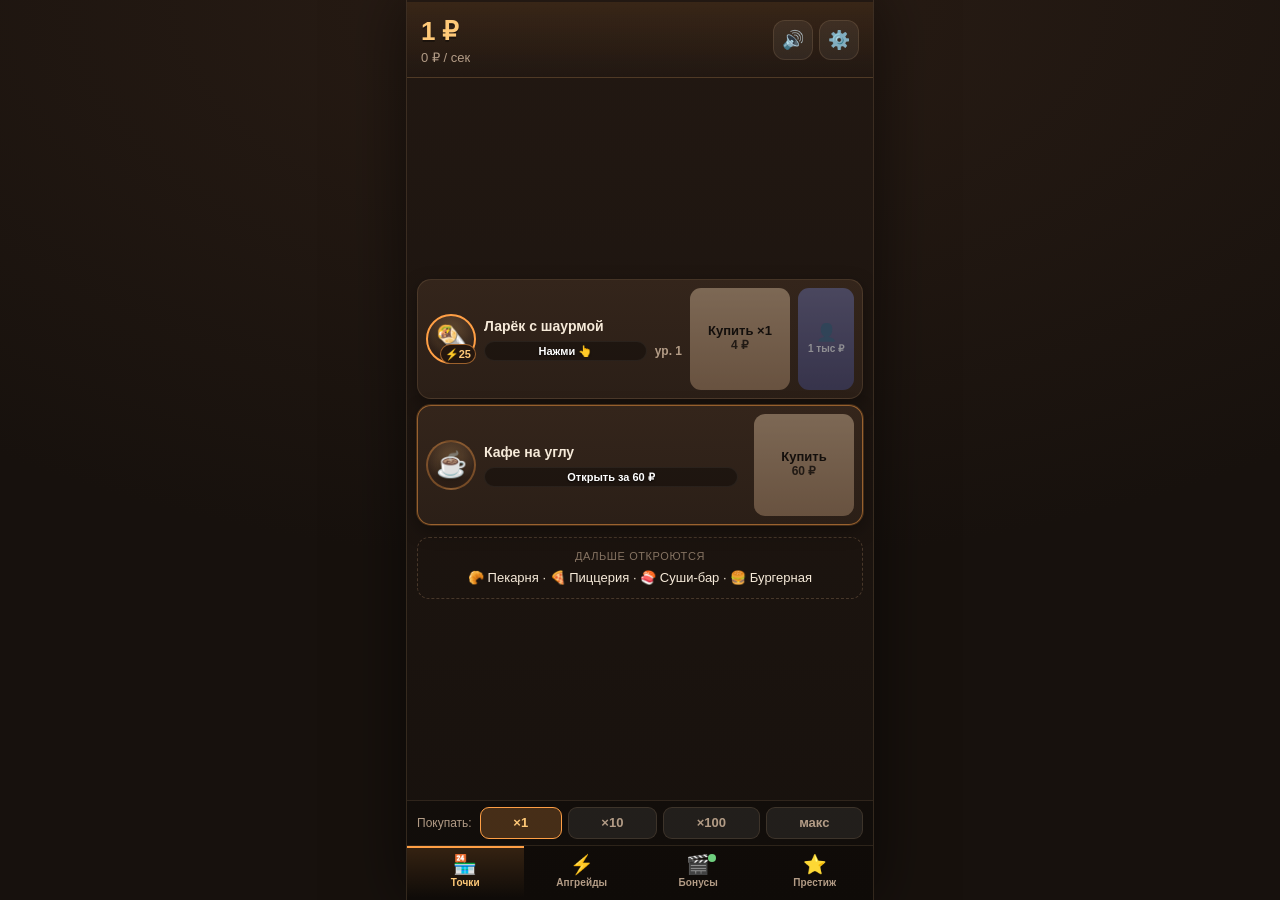
==== shawarma-empire/game/index.html @ eda4b515 "feat(shawarma): слой флагов, Метрика, TR-локализация, Player Stats, ярлык Игра переехала в этот репо" ====
<!DOCTYPE html>
<html lang="ru">
<head>
<meta charset="utf-8">
<meta name="viewport" content="width=device-width, initial-scale=1, maximum-scale=1, user-scalable=no, viewport-fit=cover">
<meta name="theme-color" content="#1b1410">
<meta name="description" content="Шаурма Империя — идл-игра про сеть общепита от ларька до фудкорта.">
<title>Шаурма Империя</title>
<link rel="stylesheet" href="css/main.css">
</head>
<body>

<!-- Заставка на время инициализации SDK и загрузки сейва -->
<div id="loader" class="loader">
  <div class="loader__icon">🌯</div>
  <div class="loader__title">Шаурма Империя</div>
  <div class="loader__text">Разогреваем гриль…</div>
</div>

<div id="game" class="game">

  <header id="hud" class="hud">
    <div class="hud__money">
      <div id="money" class="hud__value">0 ₽</div>
      <div id="rate" class="hud__rate">0 ₽ / сек</div>
    </div>
    <div class="hud__side">
      <div id="starsChip" class="chip" hidden>
        <span class="chip__icon">⭐</span><span id="starsValue">0</span>
      </div>
      <button id="btnSound" class="iconbtn" type="button" aria-label="Звук">🔊</button>
      <button id="btnSettings" class="iconbtn" type="button" aria-label="Настройки">⚙️</button>
    </div>
  </header>

  <div id="boostBar" class="boostbar" hidden></div>

  <main id="screens" class="screens">
    <section id="tab-biz" class="screen screen--biz">
      <div id="bizList" class="bizlist">
        <div id="nextUp" class="nextup" hidden></div>
      </div>
    </section>

    <section id="tab-upgrades" class="screen" hidden>
      <div id="upList" class="list"></div>
    </section>

    <section id="tab-boosts" class="screen" hidden>
      <div id="adsList" class="list"></div>
    </section>

    <section id="tab-prestige" class="screen" hidden>
      <div id="prestigeBox" class="list"></div>
    </section>

    <section id="tab-shop" class="screen" hidden>
      <div id="shopList" class="list"></div>
    </section>
  </main>

  <div id="buyMode" class="buymode"></div>

  <nav id="tabbar" class="tabbar"></nav>
</div>

<div id="modal" class="modal" hidden>
  <div id="modalBox" class="modal__box" role="dialog" aria-modal="true"></div>
</div>

<div id="fx" class="fx" aria-hidden="true"></div>

<!-- SDK Яндекс Игр. Локально файла нет — обёртка platform.js уходит в
     режим localStorage, игра работает при открытии index.html с диска. -->
<script src="/sdk.js"></script>

<script src="data/balance.js"></script>
<script src="data/i18n.js"></script>
<script src="data/shop.js"></script>
<script src="core/format.js"></script>
<script src="core/economy.js"></script>
<!-- config.js строго после economy.js: он отдаёт ядру эффективный баланс -->
<script src="config.js"></script>
<script src="core/metrica.js"></script>
<script src="platform/platform.js"></script>
<script src="ui/sound.js"></script>
<script src="ui/ui.js"></script>
<script src="app.js"></script>
</body>
</html>
---- shawarma-empire/game/css/main.css ----
/*
 * main.css — вся графика игры: ни одного растрового файла.
 * Требования модерации, закрытые здесь:
 *  - нет браузерного скролла и swipe-to-refresh (overscroll-behavior, fixed body)
 *  - лонгтап не выделяет текст и не открывает меню (user-select, touch-callout)
 *  - на десктопе длинная сторона поля не более чем вдвое длиннее короткой
 *  - ничего не наезжает и не обрезается при любом размере окна
 *  - под sticky-баннер сверху и снизу оставлен воздух
 */

:root {
  --bg: #17110d;
  --bg-2: #221812;
  --panel: #2b1f17;
  --panel-2: #34251b;
  --line: rgba(255, 200, 150, 0.12);
  --text: #f6ead9;
  --text-dim: #b39c86;
  --accent: #ff9f45;
  --accent-2: #ffc978;
  --green: #6fcf7f;
  --green-dark: #2f7d43;
  --red: #e2614b;
  --gold: #ffd75e;
  --shadow: 0 6px 18px rgba(0, 0, 0, 0.35);
  --radius: 14px;
  --safe-top: env(safe-area-inset-top, 0px);
  --safe-bottom: env(safe-area-inset-bottom, 0px);
  --tapfx: rgba(255, 159, 69, 0.25);
}

* {
  box-sizing: border-box;
  margin: 0;
  padding: 0;
  -webkit-tap-highlight-color: transparent;
}

/*
 * Атрибут hidden должен побеждать классы: у .chip и .btn выставлен
 * display: inline-flex, который иначе перебивает правило браузера,
 * и скрытые элементы остаются на экране.
 */
[hidden] { display: none !important; }

html, body {
  width: 100%;
  height: 100%;
  overflow: hidden;
  overscroll-behavior: none;
  touch-action: manipulation;
}

/*
 * Пары «обычное значение + var()» ниже — не дублирование, а фолбэк:
 * в заявленной поддержке есть iOS 9.0, а CSS-переменные появились
 * только в 9.3. Без первой строки там осталось бы чёрное на чёрном.
 */
body {
  position: fixed;
  inset: 0;
  background-color: #17110d;
  background: radial-gradient(120% 90% at 50% 0%, #2a1d15 0%, var(--bg) 70%);
  color: #f6ead9;
  color: var(--text);
  font-family: -apple-system, BlinkMacSystemFont, "Segoe UI", Roboto, "Helvetica Neue", Arial, sans-serif;
  font-size: 16px;
  line-height: 1.35;
  -webkit-user-select: none;
  user-select: none;
  -webkit-touch-callout: none;
  display: flex;
  align-items: center;
  justify-content: center;
}

button {
  font: inherit;
  color: inherit;
  border: 0;
  background: none;
  cursor: pointer;
  -webkit-user-select: none;
  user-select: none;
  touch-action: manipulation;
}

/* ------------------------------------------------------------------ *
 * Каркас
 * ------------------------------------------------------------------ */
.game {
  position: relative;
  display: flex;
  flex-direction: column;
  width: 100%;
  height: 100%;
  max-width: 100vw;
  background-color: #17110d;
  background: linear-gradient(180deg, var(--bg-2) 0%, var(--bg) 100%);
  padding-top: var(--safe-top);
  padding-bottom: var(--safe-bottom);
  overflow: hidden;
}

/*
 * Десктоп (п. 1.6.2.1 и 1.6.2.2): поле обязано дотягиваться до края
 * доступной области хотя бы по одной оси, и при этом длинная сторона
 * не может превышать короткую больше чем вдвое.
 *
 * Ширина = половина высоты (с запасом 52vh, чтобы отношение вышло 1.92,
 * а не ровно 2 — округление пикселей не должно выталкивать за предел).
 * Высота ограничена 192vw: на узком и высоком окне поле упирается
 * в края по горизонтали, и отношение снова остаётся в пределах.
 */
@media (pointer: fine) {
  .game {
    width: min(100vw, max(420px, 52vh));
    height: min(100vh, 192vw);
    border-left: 1px solid var(--line);
    border-right: 1px solid var(--line);
    box-shadow: 0 0 60px rgba(0, 0, 0, 0.55);
  }
}

/* ------------------------------------------------------------------ *
 * Шапка
 * ------------------------------------------------------------------ */
.hud {
  flex: 0 0 auto;
  display: flex;
  align-items: center;
  justify-content: space-between;
  gap: 8px;
  padding: 12px 14px 10px;
  background: linear-gradient(180deg, rgba(255, 159, 69, 0.10), rgba(255, 159, 69, 0));
  border-bottom: 1px solid var(--line);
  /* воздух под возможный sticky-баннер сверху */
  margin-top: 2px;
}

.hud__money { min-width: 0; }

.hud__value {
  font-size: 26px;
  font-weight: 800;
  letter-spacing: -0.3px;
  color: #ffc978;
  color: var(--accent-2);
  text-shadow: 0 2px 0 rgba(0, 0, 0, 0.35);
  white-space: nowrap;
  overflow: hidden;
  text-overflow: ellipsis;
}

.hud__rate {
  font-size: 13px;
  color: var(--text-dim);
  white-space: nowrap;
  overflow: hidden;
  text-overflow: ellipsis;
}

.hud__side {
  display: flex;
  align-items: center;
  gap: 6px;
  flex: 0 0 auto;
}

.chip {
  display: inline-flex;
  align-items: center;
  gap: 4px;
  padding: 6px 9px;
  border-radius: 999px;
  background: rgba(255, 215, 94, 0.14);
  border: 1px solid rgba(255, 215, 94, 0.3);
  color: var(--gold);
  font-size: 13px;
  font-weight: 700;
  white-space: nowrap;
}

.iconbtn {
  width: 40px;
  height: 40px;
  border-radius: 12px;
  background: rgba(255, 255, 255, 0.06);
  border: 1px solid var(--line);
  font-size: 18px;
  line-height: 1;
  display: flex;
  align-items: center;
  justify-content: center;
}

.iconbtn:active { transform: scale(0.94); }

.boostbar {
  flex: 0 0 auto;
  padding: 6px 14px;
  font-size: 13px;
  font-weight: 700;
  color: var(--gold);
  background: rgba(255, 215, 94, 0.10);
  border-bottom: 1px solid var(--line);
  text-align: center;
  white-space: nowrap;
  overflow: hidden;
  text-overflow: ellipsis;
}

/* ------------------------------------------------------------------ *
 * Экраны
 * ------------------------------------------------------------------ */
.screens {
  flex: 1 1 auto;
  min-height: 0;
  position: relative;
}

.screen {
  position: absolute;
  inset: 0;
  overflow-y: auto;
  overflow-x: hidden;
  -webkit-overflow-scrolling: touch;
  overscroll-behavior: contain;
  padding: 8px 10px;
}

.screen[hidden] { display: none; }

/* ------------------------------------------------------------------ *
 * Карточка точки
 * ------------------------------------------------------------------ */
/*
 * Список точек тянется на всю высоту экрана: карточки делят её между
 * собой, поэтому в начале игры (открыты две точки) они крупные, а когда
 * открыты все девять — компактные, но всё ещё помещаются целиком.
 */
.screen--biz {
  display: flex;
  flex-direction: column;
}

.bizlist {
  flex: 1 1 auto;
  min-height: 0;
  display: flex;
  flex-direction: column;
  gap: 6px;
  /*
   * safe center: пока точек мало, карточки вместе с анонсом стоят по
   * центру экрана; когда открыты все девять и место кончилось, safe
   * не даёт срезать верхнюю карточку. Браузеры без поддержки ключевого
   * слова игнорируют правило целиком и выравнивают по началу — тоже
   * безопасно.
   */
  justify-content: safe center;
}

/*
 * Пока открыто мало точек, под списком остаётся пустое место — вместо
 * дыры показываем, что откроется дальше. Как только точек становится
 * много, анонс прячется и место отдаётся карточкам.
 */
/* Забирает всё свободное место под карточками, чтобы экран не выглядел
   наполовину пустым, пока открыто мало точек. */
.nextup {
  flex: 0 0 auto;
  min-height: 56px;
  max-height: 240px;
  margin-top: 6px;
  padding: 10px 12px;
  border-radius: 12px;
  border: 1px dashed rgba(255, 200, 150, 0.2);
  color: var(--text-dim);
  font-size: 13px;
  line-height: 1.5;
  text-align: center;
  display: flex;
  flex-direction: column;
  align-items: center;
  justify-content: center;
}

.nextup__title {
  display: block;
  font-size: 11px;
  text-transform: uppercase;
  letter-spacing: 0.6px;
  opacity: 0.7;
  margin-bottom: 4px;
}

.nextup__list { color: var(--text); }

.card {
  position: relative;
  display: flex;
  align-items: stretch;
  gap: 8px;
  padding: 8px;
  border-radius: 14px;
  border-radius: var(--radius);
  background-color: #2b1f17;
  background: linear-gradient(180deg, var(--panel-2), var(--panel));
  border: 1px solid var(--line);
  box-shadow: var(--shadow);
  flex: 1 1 0;
  min-height: 66px;
  /* верхняя граница нужна, чтобы две карточки в начале игры не
     растянулись во весь экран; при девяти она всё равно не достигается */
  max-height: 120px;
}

.card.is-new {
  border-color: rgba(255, 159, 69, 0.5);
  box-shadow: 0 0 0 1px rgba(255, 159, 69, 0.2), var(--shadow);
}

.card__tap {
  position: relative;
  flex: 0 0 auto;
  align-self: center;
  width: 50px;
  height: 50px;
  border-radius: 50%;
  background:
    radial-gradient(circle at 50% 35%, rgba(255, 200, 120, 0.22), rgba(0, 0, 0, 0) 65%),
    linear-gradient(180deg, #3d2b20, #2a1d15);
  border: 2px solid rgba(255, 159, 69, 0.35);
  display: flex;
  align-items: center;
  justify-content: center;
  transition: transform 0.08s ease;
}

.card__tap:active { transform: scale(0.92); }
.card__tap:disabled { cursor: default; }

.card.is-idle .card__tap {
  animation: breathe 1.6s ease-in-out infinite;
  border-color: var(--accent);
}

@keyframes breathe {
  0%, 100% { box-shadow: 0 0 0 0 rgba(255, 159, 69, 0.45); }
  50% { box-shadow: 0 0 0 8px rgba(255, 159, 69, 0); }
}

.card__icon {
  font-size: 25px;
  line-height: 1;
  filter: drop-shadow(0 2px 2px rgba(0, 0, 0, 0.4));
}

.card__badge {
  position: absolute;
  right: -2px;
  bottom: -2px;
  min-width: 20px;
  height: 20px;
  padding: 0 4px;
  border-radius: 10px;
  /* тёмная подложка: жёлтая молния на оранжевом не читалась */
  background: #23160e;
  border: 1px solid rgba(255, 159, 69, 0.55);
  color: var(--accent-2);
  font-size: 11px;
  font-weight: 800;
  line-height: 18px;
  text-align: center;
}

.card__badge:empty { display: none; }

.card__body {
  flex: 1 1 auto;
  min-width: 0;
  display: flex;
  flex-direction: column;
  justify-content: center;
  gap: 5px;
}

.card__row {
  display: flex;
  align-items: center;
  justify-content: space-between;
  gap: 8px;
  min-width: 0;
}

.card__name {
  font-size: 15px;
  font-weight: 700;
  white-space: nowrap;
  overflow: hidden;
  text-overflow: ellipsis;
}

.card__level {
  flex: 0 0 auto;
  font-size: 12px;
  font-weight: 700;
  color: var(--text-dim);
  white-space: nowrap;
}

.card__barrow {
  display: flex;
  align-items: center;
  gap: 8px;
  min-width: 0;
}

.card__bar {
  position: relative;
  flex: 1 1 auto;
  min-width: 0;
  height: 20px;
  border-radius: 10px;
  background: rgba(0, 0, 0, 0.35);
  overflow: hidden;
  border: 1px solid rgba(255, 255, 255, 0.05);
}

.card__fill {
  position: absolute;
  inset: 0;
  transform-origin: left center;
  transform: scaleX(0);
  background: linear-gradient(90deg, var(--green-dark), var(--green));
  will-change: transform;
}

/*
 * Полоса бывает узкой (маленький экран, длинное название), поэтому текст
 * укорачивается многоточием, а не режется посередине символа.
 * Многоточие работает только на блочном элементе, флексом его не сделать,
 * — отсюда центрирование через transform, а не align-items.
 */
.card__bartext {
  position: absolute;
  left: 0;
  right: 0;
  top: 50%;
  transform: translateY(-50%);
  display: block;
  text-align: center;
  line-height: 1.1;
  font-size: 11px;
  font-weight: 700;
  color: #fff;
  text-shadow: 0 1px 2px rgba(0, 0, 0, 0.7);
  padding: 0 6px;
  white-space: nowrap;
  overflow: hidden;
  text-overflow: ellipsis;
}

.card__name { font-size: 14px; }

/* ------------------------------------------------------------------ *
 * Кнопки
 * ------------------------------------------------------------------ */
.btn {
  display: inline-flex;
  align-items: center;
  justify-content: center;
  gap: 6px;
  min-height: 40px;
  padding: 8px 12px;
  border-radius: 11px;
  background-color: #ff9f45;
  background: linear-gradient(180deg, var(--accent), #e07a26);
  color: #2b1508;
  font-size: 14px;
  font-weight: 800;
  box-shadow: 0 3px 0 rgba(0, 0, 0, 0.28);
  transition: transform 0.06s ease, filter 0.12s ease;
  white-space: nowrap;
  min-width: 0;
}

.btn:active { transform: translateY(2px); box-shadow: 0 1px 0 rgba(0, 0, 0, 0.28); }

.btn.is-off {
  filter: grayscale(0.65) brightness(0.62);
  box-shadow: none;
}

/* Кнопки в карточке — вертикальные, во всю её высоту: крупная цель
   для пальца при небольшой высоте самой карточки. */
.card > .btn--buy {
  flex: 0 0 auto;
  width: 100px;
  flex-direction: column;
  gap: 0;
  line-height: 1.15;
  padding: 4px 6px;
  min-height: 0;
}

.btn__title { font-size: 13px; }
.btn__cost { font-size: 12px; font-weight: 700; opacity: 0.85; }

.card > .btn--mgr {
  flex: 0 0 auto;
  width: 56px;
  flex-direction: column;
  gap: 0;
  line-height: 1.15;
  padding: 4px 4px;
  min-height: 0;
  background: linear-gradient(180deg, #7a6bd8, #5b4cb8);
  color: #fff;
}

.card > .btn--mgr .btn__title { font-size: 17px; }
.card > .btn--mgr .btn__cost { font-size: 10px; }

/* Узкие экраны: ужимаем всё, чтобы название не схлопывалось */
@media (max-width: 360px) {
  .card { gap: 6px; padding: 6px; }
  .card__tap { width: 44px; height: 44px; }
  .card__icon { font-size: 22px; }
  .card > .btn--buy { width: 88px; }
  .card > .btn--mgr { width: 48px; }
  .card__name { font-size: 13px; }
}

.btn--primary { background: linear-gradient(180deg, var(--accent), #e07a26); }

.btn--ghost {
  background: rgba(255, 255, 255, 0.08);
  color: var(--text);
  box-shadow: none;
  border: 1px solid var(--line);
}

.btn--danger { background: linear-gradient(180deg, #ef7358, #c8452f); color: #fff; }

/* Кнопка рекламы всегда подписана «что это реклама» и «что дадут» */
.btn--ad {
  background: linear-gradient(180deg, #4fb0e8, #2b7fc0);
  color: #fff;
}

.btn--ad .btn__ad { font-size: 15px; }

.btn--wide {
  display: flex;
  width: 100%;
  margin-top: 10px;
}

.btn--small { min-height: 32px; padding: 4px 12px; font-size: 13px; }

/* цена товара: число и иконка портальной валюты из SDK */
.btn--price { gap: 4px; }
.btn__currency { width: 16px; height: 16px; display: block; }

/* ------------------------------------------------------------------ *
 * Режим покупки
 * ------------------------------------------------------------------ */
.buymode {
  flex: 0 0 auto;
  display: flex;
  align-items: center;
  gap: 6px;
  padding: 6px 10px;
  border-top: 1px solid var(--line);
  background: rgba(0, 0, 0, 0.25);
}

.buymode[hidden] { display: none; }

.buymode__label {
  font-size: 12px;
  color: var(--text-dim);
  margin-right: 2px;
}

.buymode__btn {
  flex: 1 1 auto;
  min-height: 32px;
  border-radius: 9px;
  background: rgba(255, 255, 255, 0.07);
  border: 1px solid var(--line);
  font-size: 13px;
  font-weight: 700;
  color: var(--text-dim);
}

.buymode__btn.is-active {
  background: rgba(255, 159, 69, 0.22);
  border-color: var(--accent);
  color: var(--accent-2);
}

/* ------------------------------------------------------------------ *
 * Нижние вкладки
 * ------------------------------------------------------------------ */
.tabbar {
  flex: 0 0 auto;
  display: flex;
  border-top: 1px solid var(--line);
  background: rgba(0, 0, 0, 0.35);
  /* воздух под sticky-баннер снизу */
  padding-bottom: 2px;
}

.tabbtn {
  position: relative;
  flex: 1 1 0;
  min-height: 52px;
  display: flex;
  flex-direction: column;
  align-items: center;
  justify-content: center;
  gap: 2px;
  color: var(--text-dim);
  padding: 6px 2px;
}

.tabbtn[hidden] { display: none; }
.tabbtn__icon { font-size: 19px; line-height: 1; }
.tabbtn__label { font-size: 10px; font-weight: 700; letter-spacing: 0.1px; }

.tabbtn.is-active {
  color: var(--accent-2);
  background: linear-gradient(180deg, rgba(255, 159, 69, 0.16), rgba(255, 159, 69, 0));
  box-shadow: inset 0 2px 0 var(--accent);
}

.tabbtn__dot {
  position: absolute;
  top: 8px;
  right: 50%;
  margin-right: -18px;
  width: 8px;
  height: 8px;
  border-radius: 50%;
  background: var(--green);
  opacity: 0;
  transition: opacity 0.2s ease;
}

.tabbtn.has-dot .tabbtn__dot { opacity: 1; }

/* ------------------------------------------------------------------ *
 * Списки (апгрейды, бонусы, магазин)
 * ------------------------------------------------------------------ */
.list {
  display: flex;
  flex-direction: column;
  gap: 8px;
}

.row {
  display: flex;
  align-items: center;
  gap: 10px;
  padding: 10px;
  border-radius: 14px;
  border-radius: var(--radius);
  background-color: #2b1f17;
  background: linear-gradient(180deg, var(--panel-2), var(--panel));
  border: 1px solid var(--line);
  min-height: 66px;
}

.row.is-dim { opacity: 0.45; }
.row__icon { font-size: 24px; flex: 0 0 auto; width: 30px; text-align: center; }
.row__mid { flex: 1 1 auto; min-width: 0; }
.row__title { font-size: 14px; font-weight: 700; }
.row__sub { font-size: 12px; color: var(--text-dim); }

.row__tag {
  flex: 0 0 auto;
  font-size: 12px;
  font-weight: 700;
  color: var(--green);
  padding: 4px 8px;
  border-radius: 8px;
  background: rgba(111, 207, 127, 0.14);
}

.row--offer { border-color: rgba(79, 176, 232, 0.28); }

.note {
  font-size: 13px;
  color: var(--text-dim);
  padding: 6px 4px 2px;
  line-height: 1.45;
}

/* ------------------------------------------------------------------ *
 * Панели и прогресс престижа
 * ------------------------------------------------------------------ */
.panel {
  padding: 12px;
  border-radius: 14px;
  border-radius: var(--radius);
  background-color: #2b1f17;
  background: linear-gradient(180deg, var(--panel-2), var(--panel));
  border: 1px solid var(--line);
}

.panel__title { font-size: 17px; font-weight: 800; margin-bottom: 6px; }
.panel__text { font-size: 13px; color: var(--text-dim); line-height: 1.45; }

.statrow {
  display: flex;
  align-items: center;
  justify-content: space-between;
  gap: 10px;
  padding: 8px 2px;
  font-size: 14px;
  border-bottom: 1px solid var(--line);
}

.statrow:last-child { border-bottom: 0; }

/* строка игрока в таблице лидеров */
.statrow--me {
  background: rgba(255, 159, 69, 0.12);
  border-radius: 8px;
  padding-left: 8px;
  padding-right: 8px;
}

.statrow--me .statrow__label { color: var(--accent-2); font-weight: 700; }
.statrow__label { color: var(--text-dim); }
.statrow__value { font-weight: 800; color: var(--accent-2); }

.progress {
  position: relative;
  height: 34px;
  border-radius: 10px;
  background: rgba(0, 0, 0, 0.35);
  overflow: hidden;
  border: 1px solid var(--line);
}

.progress__fill {
  position: absolute;
  inset: 0;
  transform-origin: left center;
  background: linear-gradient(90deg, #8a6b17, var(--gold));
  transition: transform 0.3s ease;
}

.progress__text {
  position: absolute;
  inset: 0;
  display: flex;
  align-items: center;
  justify-content: center;
  font-size: 13px;
  font-weight: 800;
  color: #fff;
  text-shadow: 0 1px 3px rgba(0, 0, 0, 0.8);
  padding: 0 8px;
  text-align: center;
}

.segmented { display: flex; gap: 4px; }

.segmented__btn {
  min-width: 46px;
  min-height: 32px;
  border-radius: 8px;
  background: rgba(255, 255, 255, 0.07);
  border: 1px solid var(--line);
  font-size: 13px;
  font-weight: 700;
  color: var(--text-dim);
}

.segmented__btn.is-active {
  background: rgba(255, 159, 69, 0.22);
  border-color: var(--accent);
  color: var(--accent-2);
}

/* ------------------------------------------------------------------ *
 * Модалки
 * ------------------------------------------------------------------ */
.modal {
  position: fixed;
  inset: 0;
  z-index: 40;
  display: flex;
  align-items: center;
  justify-content: center;
  padding: 18px;
  background: rgba(8, 5, 3, 0.72);
  backdrop-filter: blur(2px);
}

.modal[hidden] { display: none; }

.modal__box {
  width: 100%;
  max-width: 380px;
  max-height: 86vh;
  overflow-y: auto;
  overscroll-behavior: contain;
  padding: 18px;
  border-radius: 18px;
  background: linear-gradient(180deg, #35251b, #241a13);
  border: 1px solid rgba(255, 200, 150, 0.2);
  box-shadow: 0 20px 50px rgba(0, 0, 0, 0.6);
  animation: pop 0.18s ease-out;
}

@keyframes pop {
  from { transform: scale(0.94); opacity: 0; }
  to { transform: scale(1); opacity: 1; }
}

.modal__title { font-size: 20px; font-weight: 800; margin-bottom: 10px; }
.modal__sub { font-size: 15px; font-weight: 800; margin: 14px 0 4px; }
.modal__text { font-size: 14px; color: var(--text-dim); line-height: 1.5; margin-bottom: 8px; }

.modal__big {
  font-size: 30px;
  font-weight: 900;
  color: var(--gold);
  text-align: center;
  margin: 10px 0 14px;
}

.modal__buttons {
  display: flex;
  flex-direction: column;
  gap: 8px;
  margin-top: 14px;
}

.modal__buttons .btn { width: 100%; }

/* ------------------------------------------------------------------ *
 * Эффекты
 * ------------------------------------------------------------------ */
.fx {
  position: fixed;
  inset: 0;
  z-index: 50;
  pointer-events: none;
}

.float {
  position: absolute;
  transform: translate(-50%, 0);
  font-size: 15px;
  font-weight: 900;
  color: var(--green);
  text-shadow: 0 2px 4px rgba(0, 0, 0, 0.7);
  animation: floatup 0.9s ease-out forwards;
  white-space: nowrap;
}

.float--coin { color: var(--gold); }

@keyframes floatup {
  0% { opacity: 0; transform: translate(-50%, 0) scale(0.9); }
  15% { opacity: 1; transform: translate(-50%, -6px) scale(1.05); }
  100% { opacity: 0; transform: translate(-50%, -46px) scale(1); }
}

.toast {
  position: absolute;
  left: 50%;
  bottom: 96px;
  transform: translateX(-50%);
  max-width: 88%;
  padding: 10px 14px;
  border-radius: 12px;
  background: rgba(20, 13, 9, 0.95);
  border: 1px solid var(--line);
  color: var(--text);
  font-size: 13px;
  font-weight: 700;
  text-align: center;
  box-shadow: var(--shadow);
  animation: toastin 0.25s ease-out;
}

.toast.is-out { opacity: 0; transition: opacity 0.3s ease; }

@keyframes toastin {
  from { opacity: 0; transform: translate(-50%, 10px); }
  to { opacity: 1; transform: translate(-50%, 0); }
}

.pulse { animation: pulse 0.28s ease-out; }

@keyframes pulse {
  0% { transform: scale(1); }
  45% { transform: scale(1.07); }
  100% { transform: scale(1); }
}

/* ------------------------------------------------------------------ *
 * Заставка
 * ------------------------------------------------------------------ */
.loader {
  position: fixed;
  inset: 0;
  z-index: 60;
  display: flex;
  flex-direction: column;
  align-items: center;
  justify-content: center;
  gap: 10px;
  background: radial-gradient(120% 90% at 50% 30%, #33241a 0%, var(--bg) 70%);
  transition: opacity 0.35s ease;
}

.loader.is-hidden { opacity: 0; pointer-events: none; }
.loader[hidden] { display: none; }

.loader__icon { font-size: 64px; animation: bob 1.4s ease-in-out infinite; }
.loader__title { font-size: 22px; font-weight: 900; color: var(--accent-2); }
.loader__text { font-size: 13px; color: var(--text-dim); }

@keyframes bob {
  0%, 100% { transform: translateY(0) rotate(-4deg); }
  50% { transform: translateY(-8px) rotate(4deg); }
}

/* Пользователь просил меньше движения — уважаем */
@media (prefers-reduced-motion: reduce) {
  *, *::before, *::after {
    animation-duration: 0.01ms !important;
    animation-iteration-count: 1 !important;
    transition-duration: 0.01ms !important;
  }
}

/*
 * Плотность под высоту экрана. Задача одна: девять точек должны помещаться
 * на главный экран целиком, без прокрутки (п. 1.10.4). Чем ниже экран,
 * тем компактнее карточки и служебные полосы.
 */
@media (max-height: 820px) {
  .bizlist { gap: 4px; }
  .card { min-height: 56px; max-height: 92px; padding: 6px; }
  .card__tap { width: 44px; height: 44px; }
  .card__icon { font-size: 22px; }
  .hud { padding: 8px 12px 6px; }
  .hud__value { font-size: 22px; }
  .tabbtn { min-height: 46px; }
  .buymode { padding: 4px 10px; }
  .buymode__btn { min-height: 30px; }
}

@media (max-height: 680px) {
  .bizlist { gap: 3px; }
  .card { min-height: 44px; max-height: 76px; padding: 4px; gap: 6px; }
  .card__tap { width: 36px; height: 36px; }
  .card__icon { font-size: 18px; }
  .card__name { font-size: 12px; }
  .card__level { font-size: 11px; }
  .card__bar { height: 15px; }
  .card__badge { min-width: 16px; height: 16px; line-height: 14px; font-size: 9px; }
  .hud { padding: 6px 10px 4px; }
  .hud__value { font-size: 19px; }
  .hud__rate { font-size: 11px; }
  .iconbtn { width: 34px; height: 34px; font-size: 16px; }
  .tabbtn { min-height: 42px; }
  .tabbtn__icon { font-size: 16px; }
  .tabbtn__label { font-size: 9px; }
  .buymode__btn { min-height: 28px; font-size: 12px; }
  .screen { padding: 6px 8px; }
}
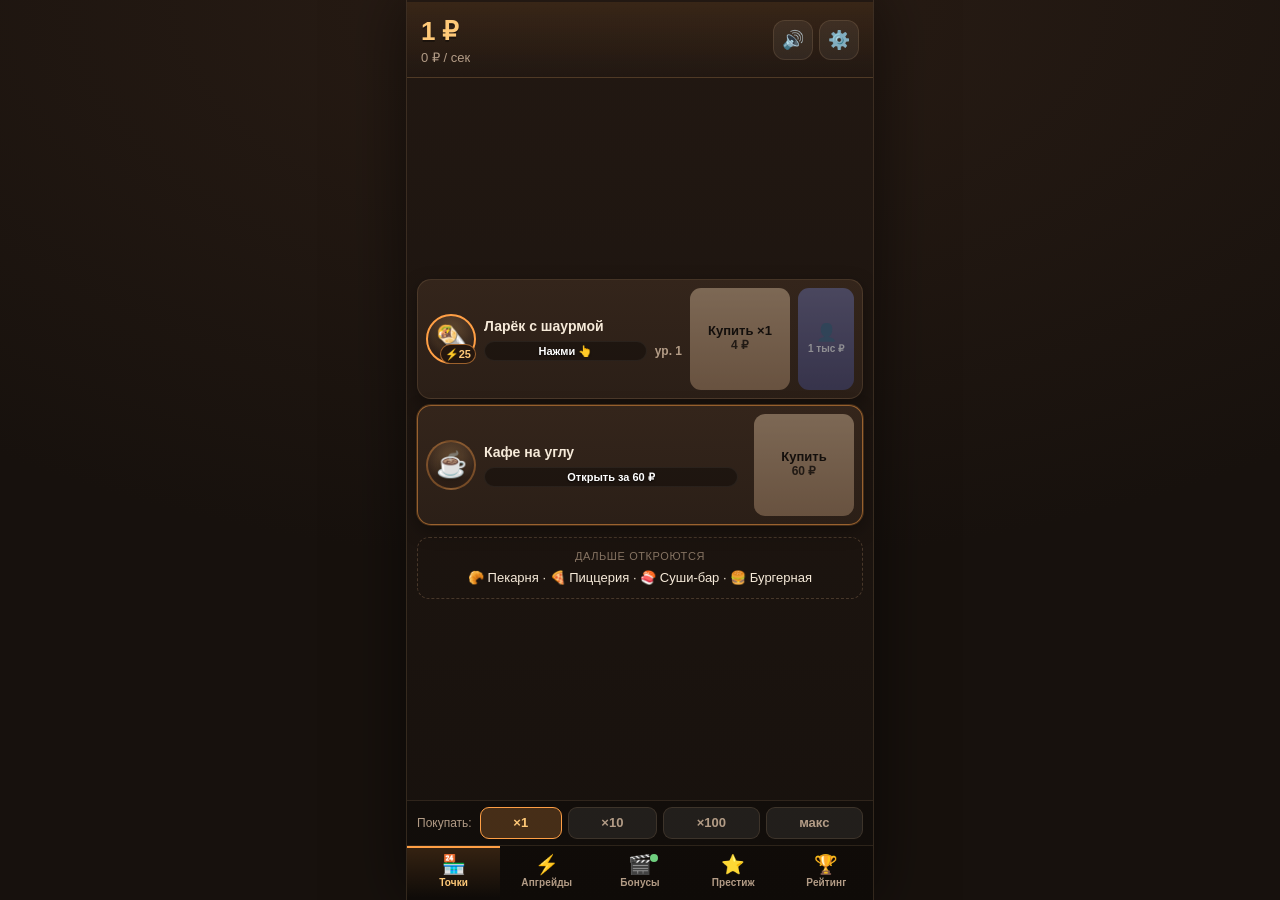
==== commit 8f8cb98f: "fix(shawarma): таблица лидеров — отдельная вкладка, видна всегда (п. 8.2.2) Модерация отклонила игру" ====
--- a/shawarma-empire/game/index.html
+++ b/shawarma-empire/game/index.html
@@ -4,8 +4,8 @@
 <meta charset="utf-8">
 <meta name="viewport" content="width=device-width, initial-scale=1, maximum-scale=1, user-scalable=no, viewport-fit=cover">
 <meta name="theme-color" content="#1b1410">
-<meta name="description" content="Шаурма Империя — идл-игра про сеть общепита от ларька до фудкорта.">
-<title>Шаурма Империя</title>
+<meta name="description" content="Шаурма Империя: симулятор бизнеса — идл-игра про сеть общепита от ларька до фудкорта.">
+<title>Шаурма Империя: симулятор бизнеса</title>
 <link rel="stylesheet" href="css/main.css">
 </head>
 <body>
@@ -13,7 +13,7 @@
 <!-- Заставка на время инициализации SDK и загрузки сейва -->
 <div id="loader" class="loader">
   <div class="loader__icon">🌯</div>
-  <div class="loader__title">Шаурма Империя</div>
+  <div class="loader__title">Шаурма Империя: симулятор бизнеса</div>
   <div class="loader__text">Разогреваем гриль…</div>
 </div>
 
@@ -54,6 +54,10 @@
       <div id="prestigeBox" class="list"></div>
     </section>
 
+    <section id="tab-lb" class="screen" hidden>
+      <div id="lbBox" class="list"></div>
+    </section>
+
     <section id="tab-shop" class="screen" hidden>
       <div id="shopList" class="list"></div>
     </section>
--- a/shawarma-empire/game/css/main.css
+++ b/shawarma-empire/game/css/main.css
@@ -616,6 +616,8 @@
 .tabbtn {
   position: relative;
   flex: 1 1 0;
+  /* вкладок шесть, и на узком экране подпись не должна распирать кнопку */
+  min-width: 0;
   min-height: 52px;
   display: flex;
   flex-direction: column;
@@ -628,7 +630,14 @@
 
 .tabbtn[hidden] { display: none; }
 .tabbtn__icon { font-size: 19px; line-height: 1; }
-.tabbtn__label { font-size: 10px; font-weight: 700; letter-spacing: 0.1px; }
+.tabbtn__label {
+  font-size: 10px;
+  font-weight: 700;
+  letter-spacing: 0.1px;
+  max-width: 100%;
+  white-space: nowrap;
+  overflow: hidden;
+}
 
 .tabbtn.is-active {
   color: var(--accent-2);
@@ -926,7 +935,15 @@
 .loader[hidden] { display: none; }
 
 .loader__icon { font-size: 64px; animation: bob 1.4s ease-in-out infinite; }
-.loader__title { font-size: 22px; font-weight: 900; color: var(--accent-2); }
+.loader__title {
+  max-width: 280px;
+  font-size: 21px;
+  font-weight: 900;
+  line-height: 1.16;
+  text-align: center;
+  text-wrap: balance;
+  color: var(--accent-2);
+}
 .loader__text { font-size: 13px; color: var(--text-dim); }
 
 @keyframes bob {
